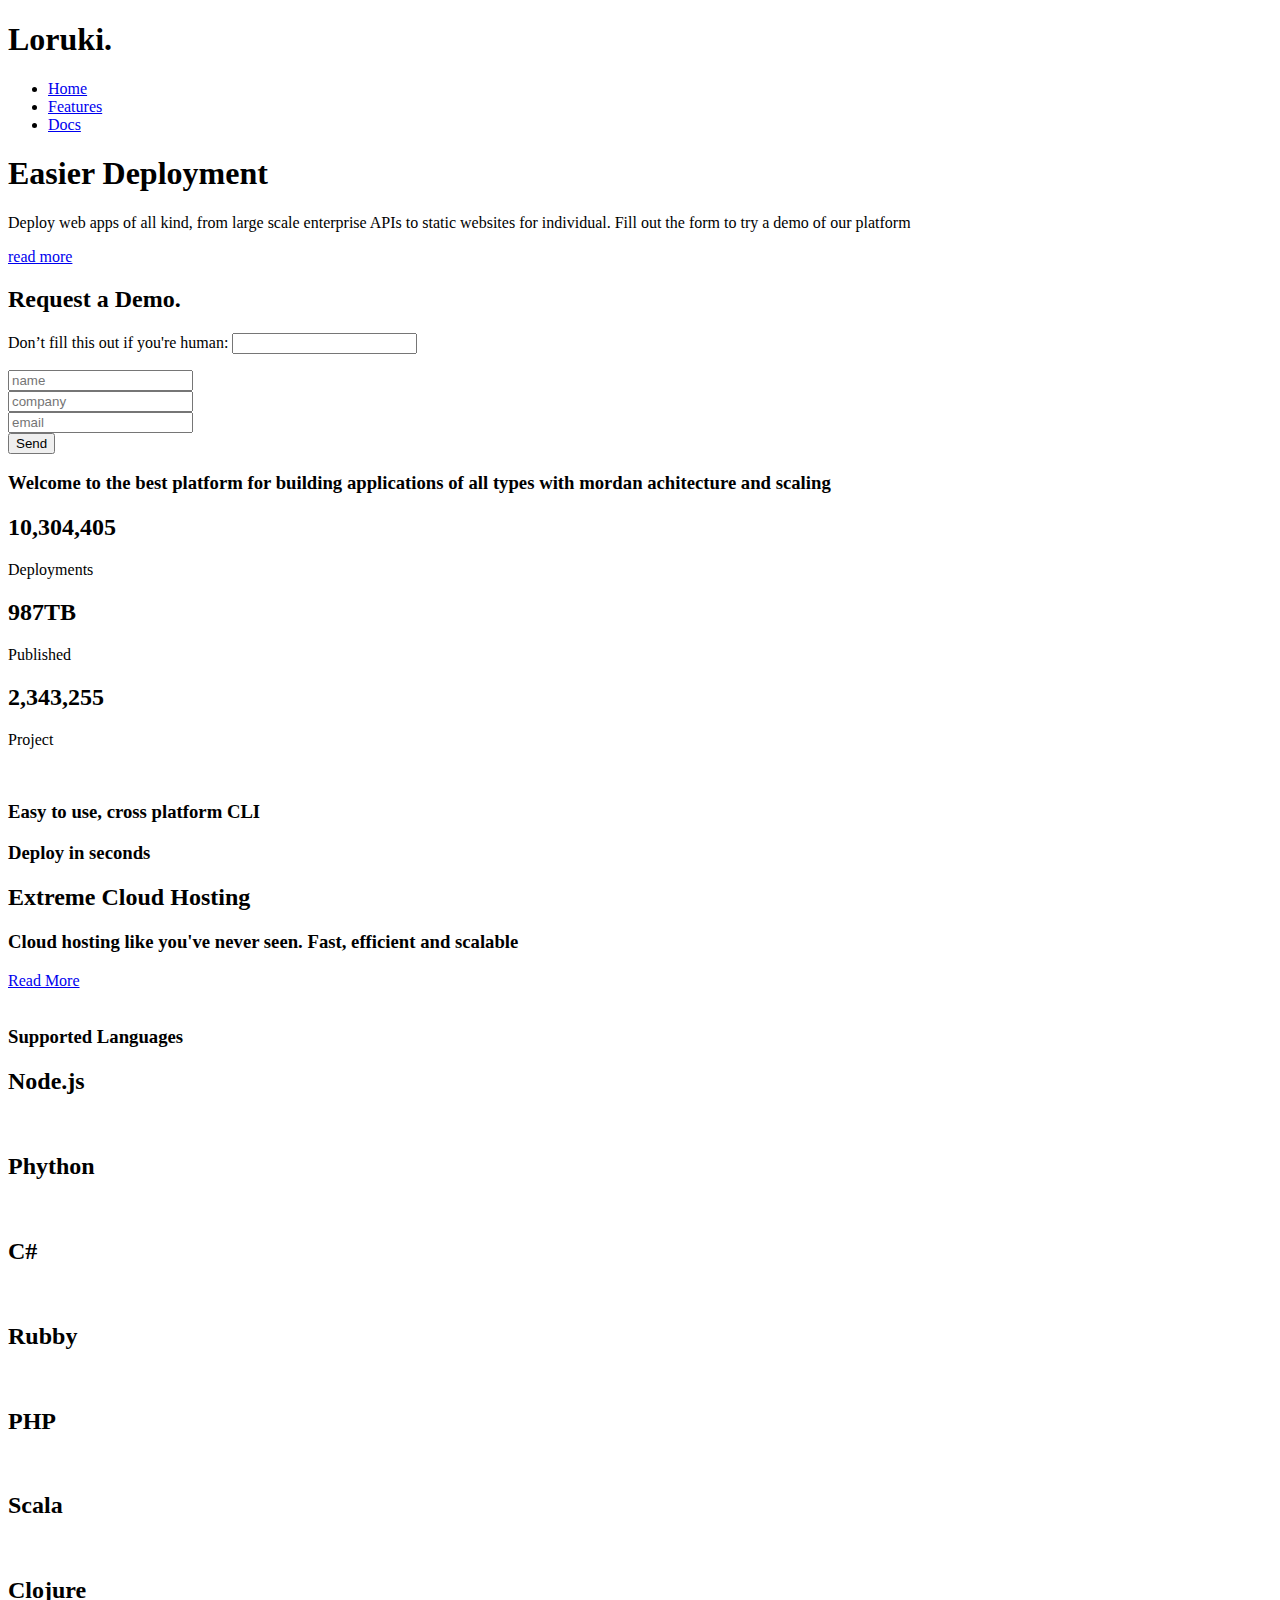
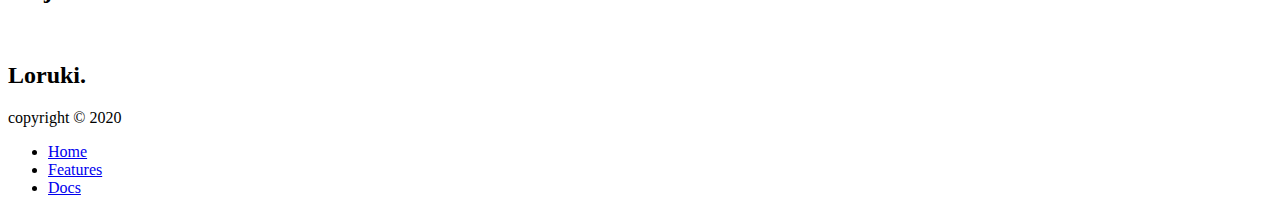
==== index.html @ ec949566 "New commit" ====
<!DOCTYPE html>
<html lang="en">
<head>
    <meta charset="UTF-8">
    <meta name="viewport" content="width=device-width, initial-scale=1.0">
    <title>Loruki | Cloud Hosting For Everyone</title>
    <link rel="stylesheet" href="./css/style.css">
    <link rel="stylesheet" href="https://cdnjs.cloudflare.com/ajax/libs/font-awesome/5.15.1/css/all.min.css" integrity="sha512-+4zCK9k+qNFUR5X+cKL9EIR+ZOhtIloNl9GIKS57V1MyNsYpYcUrUeQc9vNfzsWfV28IaLL3i96P9sdNyeRssA==" crossorigin="anonymous" />
    
</head>
<body>
<div class="navbar">
        <div class="container flex">
            <h1 class="logo">Loruki.</h1>
            <nav>
                <ul>
                    <li><a href="index.html">Home</a></li>
                    <li><a href="features.html">Features</a></li>
                    <li><a href="docs.html">Docs</a></li>
                </ul>
            </nav>
        </div>
    </div>

    <section class="showcase">
        <div class="grid container">
            <div class="showcase-text">
                <h1>Easier Deployment</h1>
                <p>Deploy web apps of all kind, from large scale enterprise 
                    APIs to static websites for individual. Fill out the form to try a demo of our platform</p>
                <a href="features.html" class="btn"> read more</a>
            </div>
            <div class="showcase-form card">
                <h2>Request a Demo.</h2>
                <form name="contact" method="POST" netlify-honeypot="bot-field" data-netlify="true">
                    <input type="hidden" name="form-name" value="contact">
                    <p class="hidden">
                        <label>Don’t fill this out if you're human: <input name="bot-field" /></label>
                      </p>
                    <div class="form-control"><input type="text" name="name" placeholder="name"></div>
                    <div class="form-control"><input type="text" name="company" placeholder="company"></div>
                    <div class="form-control"><input type="email" name="email" placeholder="email"></div>
                    <div class="form-control"><input type="submit" value="Send" class="btn"></div>
                </form>
            </div>
        </div>
    </section>
    <section class="stats">
        <div class="container">
            <h3 class="stats-heading">Welcome to the best platform for building applications of all types with mordan achitecture and scaling</h3>

            <div class="flex">
                <div>
                    <i class="fas fa-server fa-3x"></i>
                    <h2>10,304,405</h2>
                    <p>Deployments</p>
                </div>
                <div>
                    <i class="fas fa-upload fa-3x"></i>
                    <h2>987TB</h2>
                    <p>Published</p>
                </div>
                <div>
                    <i class="fas fa-project-diagram fa-3x"></i>
                    <h2>2,343,255</h2>
                    <p>Project</p>
                </div>
            </div>
        </div>
    </section>
    <section class="cli">
        <div class="container">
            <div class="grid-pictures grid">
                    <div>
                        <img src="./images/cli.png" alt="">
                    </div>
                    <div class="card"><h3>Easy to use, cross platform CLI</h3></div>
                    <div class="card"><h3>Deploy in seconds</h3></div>
            </div>
        </div>
    </section>
    <section class="cloud">
        <div class="container flex">
            <div class="text">
                <h2>Extreme Cloud Hosting</h2>
                <h3>Cloud hosting like you've never seen. Fast, efficient and scalable</h3>
                <a href="features.html" class="btn dark-btn">Read More</a>
            </div>
            <div class="image">
                <img src="./images/cloud.png" alt="">
            </div>
        </div>
    </section>
    <section class="languages">
        <h3 class="section-header">Supported Languages</h3>
        <div class="img-cards flex">
            <div class="card"> <h2>Node.js</h2> <img src="./images/logos/node.png" alt=""> </div>
            <div class="card"> <h2>Phython</h2> <img src="./images/logos/python.png" alt=""> </div>
            <div class="card"> <h2>C#</h2> <img src="./images/logos/csharp.png" alt=""> </div>
            <div class="card"> <h2>Rubby</h2> <img src="./images/logos/ruby.png" alt=""> </div>
            <div class="card"> <h2>PHP</h2> <img src="./images/logos/php.png" alt=""> </div>
            <div class="card"> <h2>Scala</h2> <img src="./images/logos/scala.png" alt=""> </div>
            <div class="card"> <h2>Clojure</h2> <img src="./images/logos/clojure.png" alt=""> </div>
        </div>
    </section>
    <footer class="footer">
        <div class="container flex">
                <div class="copy">
                    <h2>Loruki.</h2>
                    <p>copyright &copy; 2020</p>

                </div>
                <div class="nav">
                    <ul>
                        <li><a href="index.html">Home</a></li>
                        <li><a href="features.html">Features</a></li>
                        <li><a href="docs.html">Docs</a></li>
                    </ul>
                </div>
                <div class="social">
                    <a href="#"><i class="fab fa-github fa-2x"></i></a>
                    <a href="#"><i class="fab fa-facebook fa-2x"></i></a>
                    <a href="#"><i class="fab fa-instagram fa-2x"></i></a>
                    <a href="#"><i class="fab fa-twitter fa-2x"></i></a>
                </div>
        </div>
    </footer>
</body>
</html>
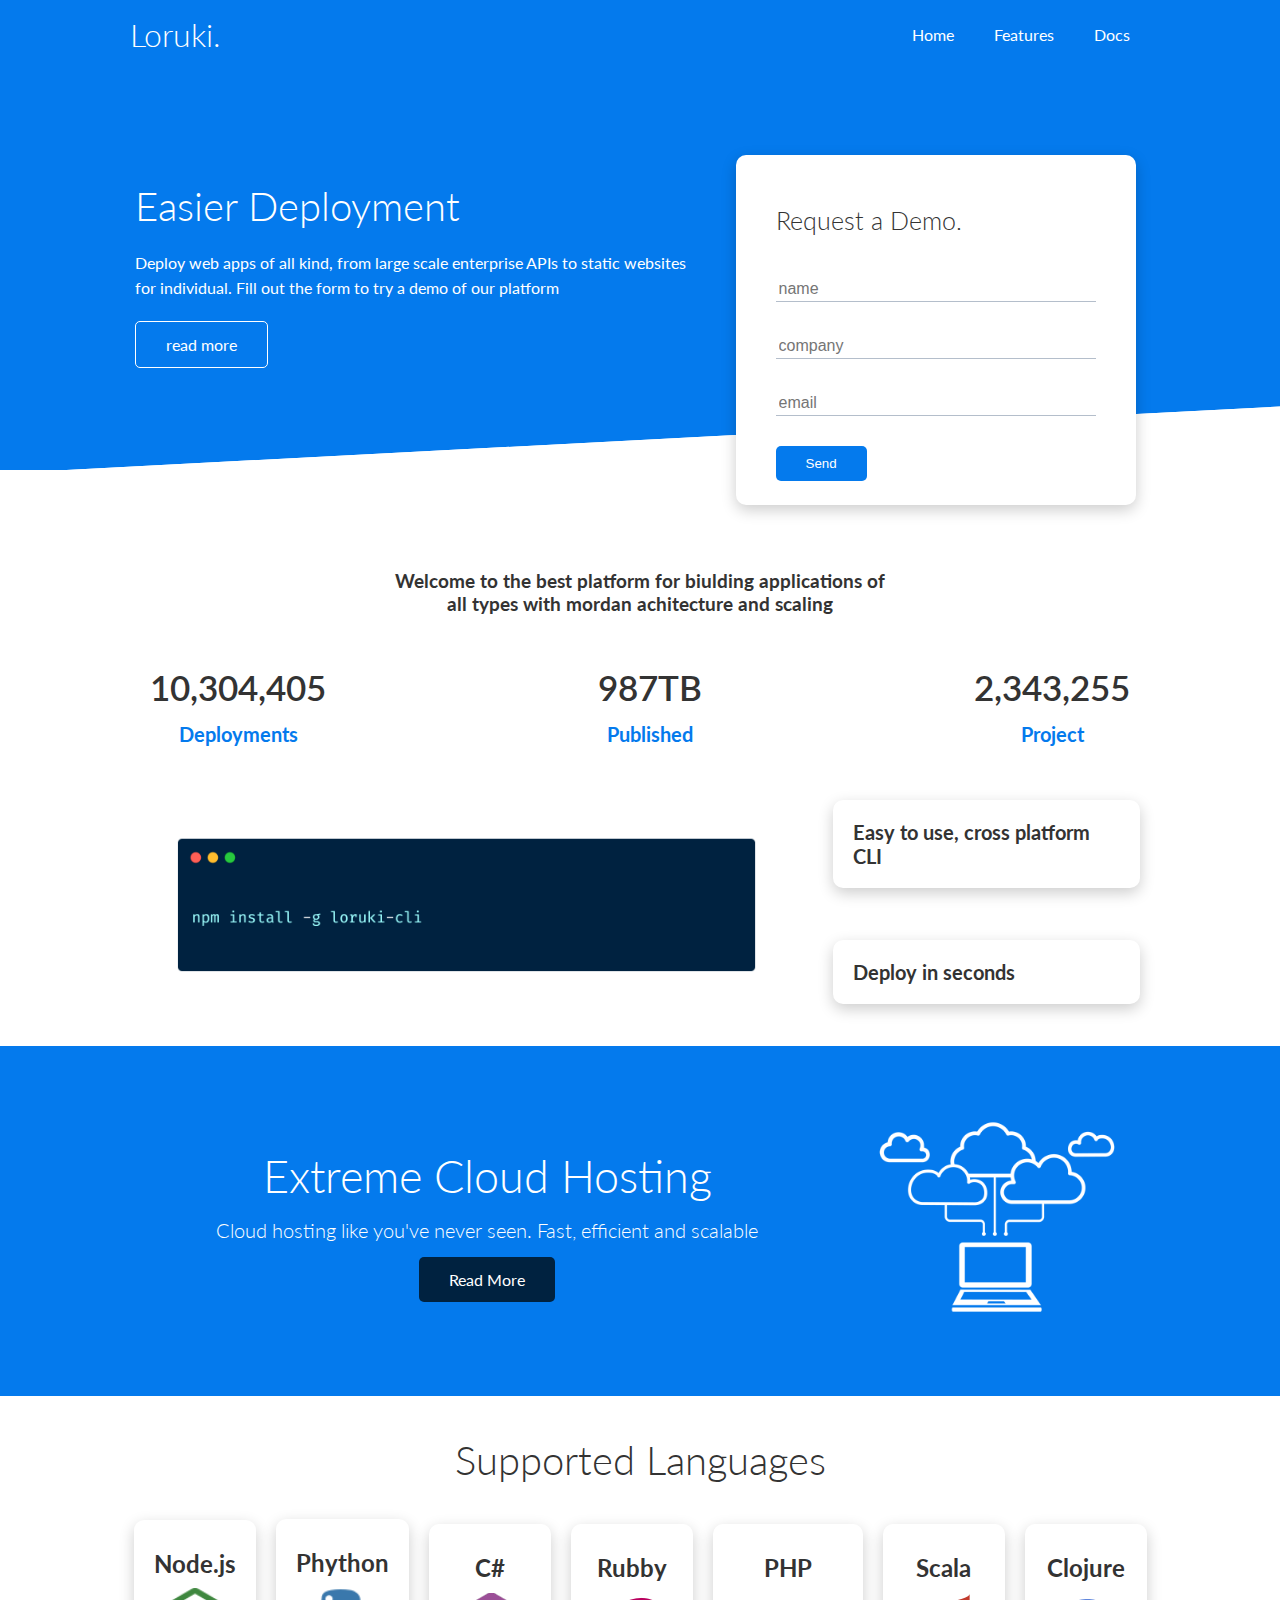
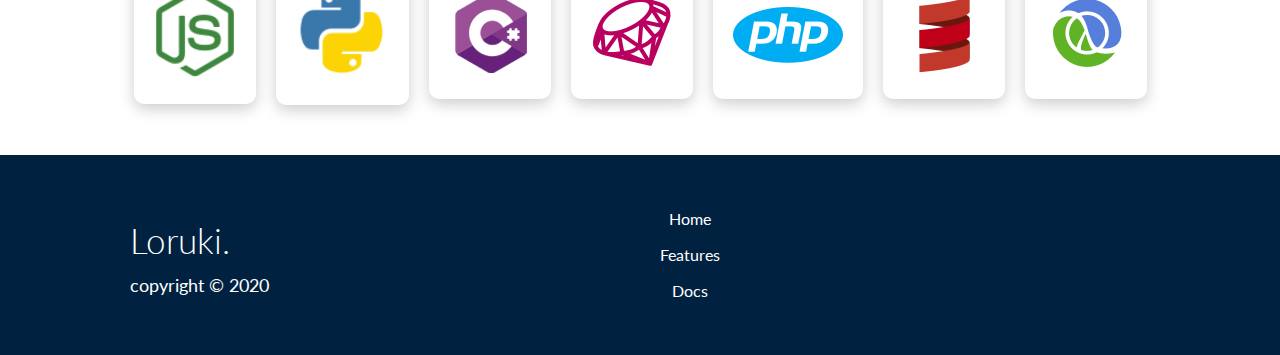
==== commit b829f531: "Initial commit" ====
--- a/index.html
+++ b/index.html
@@ -37,9 +37,9 @@
                     <p class="hidden">
                         <label>Don’t fill this out if you're human: <input name="bot-field" /></label>
                       </p>
-                    <div class="form-control"><input type="text" name="name" placeholder="name"></div>
-                    <div class="form-control"><input type="text" name="company" placeholder="company"></div>
-                    <div class="form-control"><input type="email" name="email" placeholder="email"></div>
+                    <div class="form-control"><input type="text" placeholder="name"></div>
+                    <div class="form-control"><input type="text" placeholder="company"></div>
+                    <div class="form-control"><input type="email" placeholder="email"></div>
                     <div class="form-control"><input type="submit" value="Send" class="btn"></div>
                 </form>
             </div>
@@ -47,7 +47,7 @@
     </section>
     <section class="stats">
         <div class="container">
-            <h3 class="stats-heading">Welcome to the best platform for building applications of all types with mordan achitecture and scaling</h3>
+            <h3 class="stats-heading">Welcome to the best platform for biulding applications of all types with mordan achitecture and scaling</h3>
 
             <div class="flex">
                 <div>
@@ -126,4 +126,4 @@
         </div>
     </footer>
 </body>
-</html>
+</html>--- a/css/style.css
+++ b/css/style.css
@@ -0,0 +1,663 @@
+
+@import url('https://fonts.googleapis.com/css2?family=Lato:wght@300&display=swap');
+
+:root{
+    --primary-color: #047aed;
+    --secondary-color: #1c3fa8;
+    --dark-color: #002240;
+    --success-color: rgb(60, 180, 60);
+    --main-transition: .2s all ease-in-out;
+}
+
+*{
+    box-sizing: border-box;
+    padding: 0;
+    margin: 0;
+}
+body{
+    font-family: 'Lato', sans-serif;
+    color: #333;
+    line-height: 1.6;
+}
+
+ul{
+    list-style: none;
+}
+a{
+    text-decoration: none;
+    color: #333;
+}
+h2,h3{
+    font-weight: 300;
+    line-height: 1.2;
+}
+img{
+    width: 100%;
+}
+h2,h1{
+    font-weight: 300;
+    line-height: 1.2;
+    margin: 10px 0;
+}
+.hidden{
+    visibility: hidden;
+    height: 0;
+}
+
+.navbar{
+    background-color: var(--primary-color);
+    height: 70px;
+    width: 100%;
+    color: #fff;
+}
+.navbar .flex{
+    justify-content: space-between;
+}
+.navbar ul{
+    display: flex;
+
+}
+.navbar a{
+    color: #fff;
+    padding: 5px;
+    margin: 15px;
+}
+.navbar a:hover{
+    border-bottom: 1px solid #fff;
+    transition: var(--main-transition);
+}
+
+.showcase{
+    background-color: var(--primary-color);
+    height: 400px;
+    color: #fff;
+    position: relative;
+}
+.showcase .form-control{
+    margin: 30px 0;
+}
+.showcase .form-control input[type = 'text'],
+.showcase .form-control input[type = 'email']{
+    width: 100%;
+    border: none;
+    border-bottom: 1px solid #b4becb;
+    font-size: 16px;
+    padding: 3px;
+}
+.showcase .form-control input:focus{
+    outline: none;
+}
+
+.showcase::after,
+.showcase::before{
+    content: '';
+    position: absolute;
+    bottom: -70px;
+    right: 0;
+    left: 0;
+    height: 100px;
+    background-color: #fff;
+    transform: skewY(-3deg);
+}
+
+
+.showcase .grid{
+    grid-template-columns: 55% auto;
+    gap: 30px;
+    overflow: visible;
+}
+.showcase .showcase-text h1{
+    font-size: 40px;
+}
+.showcase .showcase-text p{
+    margin: 20px 0;
+}
+.showcase .showcase-text .btn{
+    border: 1px solid #fff;
+    background-color: transparent;
+
+}
+
+.showcase .showcase-form{
+    height: 350px;
+    padding: 40px;
+    position: relative;
+    top: 60px;
+    width: 400px;
+    justify-content: flex-end;
+    z-index: 100;
+
+    animation: rightToLeft 1.4s ease-in-out;
+}
+
+.showcase .showcase-text{
+    
+    animation: leftToRight 1.4s ease-in-out;
+}
+
+.showcase .showcase-form h2{
+    font-size: 25px;
+    margin: 10px 0;
+}
+
+.stats{
+    padding-top: 100px;
+    animation: bottomToTop 1.4s ease-in-out;
+}
+.stats .stats-heading{
+    text-align: center;
+    max-width: 500px;
+    text-align: center;
+    font-size: 19px;
+    font-weight: bold;
+    margin: auto;
+}
+.stats .flex{
+    text-align: center;
+    justify-content: space-between;
+    padding: 20px;
+    margin: 20px 0;
+}
+.stats .flex h2{
+    font-weight: 600;
+    margin: 10px 0;
+    font-size: 35px;
+}
+.stats .flex p{
+    font-weight: bold;
+    font-size: 20px;
+    color: var(--primary-color);
+}
+.cli .grid-pictures{
+    display: grid;
+    grid-template-columns: repeat(3, 1fr);
+    grid-template-rows: repeat(2, 1fr);
+}
+.cli .grid-pictures> *:first-child{
+    grid-column: 1 / span 2;
+    grid-row: 1 / span 2;
+}
+.cli .card h3{
+    font-size: 20px;
+    font-weight: bold;
+}
+
+.cloud{
+    background-color: var(--primary-color);
+    margin: 20px 0;
+    padding: 20px 0;
+    height: 350px;
+    color: #fff;
+    text-align: center;
+}
+.cloud h2{
+    font-size: 45px;
+    margin-bottom: 10px;
+}
+.cloud h3{
+    font-size: 20px;
+    margin: 15px 0;
+}
+
+
+.cloud .flex{
+    justify-content: space-between;
+    align-items: center;
+}
+.cloud .text{
+    width: 70%;
+}
+.cloud .image{
+    width: 30%;
+}
+.languages{
+    margin: 40px 0;
+}
+.languages .section-header{
+    text-align: center;
+    font-size: 40px;
+    margin: 25px;
+}
+.languages .card:hover{
+    transform: translateY(-10px);
+}
+.languages .card h2{
+    text-align: center;
+    font-weight: bold;
+}
+.footer{
+    background-color: var(--dark-color);
+    color: #fff;
+    /* margin-top: 40px; */
+    height: 200px;
+}
+
+.footer a{
+    color: #fff;
+}
+.footer .flex{
+    margin: auto;
+    justify-content: space-between;
+}
+.footer h2{
+    font-size: 35px;
+}
+.footer p{
+    font-size: 18px;
+}
+.footer .nav li{
+    padding: 5px 0;
+    text-align: center;
+}
+.footer .nav li:hover{
+    border-bottom: 1px solid #fff;
+}
+.footer .social a{
+    /* margin: 5px; */
+    padding: 5px;
+}
+
+
+/* Features */
+
+/* Hero */
+
+.hero{
+    padding: 20px 0;
+    height: auto;
+    background-color: var(--primary-color);
+    color: #fff;
+    overflow: hidden;
+}
+.hero .server-image{
+    justify-self: flex-end;
+}
+.hero .grid{
+    grid-template-columns: 80% 20%;
+    justify-content: space-between;
+    overflow: visible;
+    gap: 30px;
+}
+.hero .server-image{
+    width: 200px;
+    justify-self: flex-end;
+}
+.hero h1{
+    font-size: 70px;
+    /* margin-top: 30px; */
+}
+.hero h3{
+    font-size: 20px;
+    max-width: 500px;
+}
+
+/* about */
+
+.about{
+    height: 380px;
+    padding: 10px;
+    background-color: rgba(0,0,0,0.1);
+}
+.about .flex{
+    justify-content: space-between;
+}
+.about h2{
+    font-size: 35px;
+    margin: 15px 0;
+    padding: 3px;
+}
+.about p{
+    max-width: 500px;
+    font-size: 16px;
+}
+.about .text{
+    width: 70%;
+}
+.about .image{
+    width: 30%;
+}
+
+/* actives */
+.actives{
+    margin: 40px 0 ;
+    height: 700px;
+}
+/* .actives .card{
+    padding: 0;
+} */
+.actives .flex> *:first-child{
+    padding: 0 10px;
+}
+.actives .flex> *:nth-child(2){
+    padding: 0 10px;
+}
+
+.actives .grid{
+    grid-template-columns: repeat(3, 1fr);
+    grid-template-rows: repeat(3, 1fr);
+}
+
+.actives .grid> *:first-child{
+    grid-column: 1 / span 3;
+}
+
+.actives .grid> *:nth-child(2){
+    grid-column: 1 / span 2;
+}
+
+/* Docs Main */
+.docs-main{
+    margin: 40px;
+}
+.docs-main .grid{
+    grid-template-columns: 35% 65%;
+    align-items: flex-start;
+}
+
+.docs-main .bg-light h3{
+    font-weight: bold;
+    margin: 20px 0;
+}
+
+.docs-main .bg-light li{
+    /* font-size: 1.2rem; */
+    padding: 5px 0;
+    border-bottom: 1px solid  #b2b8be;
+}
+.docs-main .text-primary{
+    color: var(--primary-color);
+}
+.alert-success{
+    padding: 10px;
+    margin: 15px 0;
+    background-color: var(--success-color);
+    color: #fff;
+    font-weight: bold;
+    font-size: 1rem;
+
+}
+.alert-success .fas{
+    margin: 0 15px;
+}
+
+.docs-main .bg-light{
+    padding: 30px;
+    background-color: rgba(0,0,0,0.05);
+}
+.my-new .h2, .my-new h3{
+    font-weight: bold;
+}
+
+.my-new h3{
+    margin: 25px 0;
+}
+.my-new .btn{
+    margin: 10px 0;
+}
+
+.dark-color{
+    background-color: rgb(54, 53, 53);
+    padding: 10px 20px;
+    margin: 15px 0;
+    color: #fff;
+}
+
+/* utility */
+
+.container{
+    max-width: 1100px;
+    padding: 0 40px;
+    margin: 0 auto;
+}
+.flex{
+    display: flex;
+    justify-content: center;
+    align-items: center;
+    height: 100%;
+    /* flex-wrap: wrap; */
+}
+.grid{
+    display: grid;
+    justify-content: center;
+    align-items: center;
+    height: 100%;
+    grid-template-columns: repeat(2, 1fr);
+    gap: 20px;
+}
+.card{
+    background-color: #fff;
+    padding: 20px;
+    margin: 10px;
+    color: #333;
+    border-radius: 10px;
+    box-shadow: 0 5px 15px rgba(0,0,0,0.2);
+    transition: var(--main-transition);
+}
+.btn{
+    display: inline-block;
+    background-color: var(--primary-color);
+    color: #fff;
+    cursor: pointer;
+    padding: 10px 30px;
+    border-radius: 5px;
+    border: none;
+    transition: var(--main-transition);
+}
+.dark-btn{
+    background-color: var(--dark-color);
+}
+.btn:hover{
+    transform: scale(0.98);
+}
+
+.border{
+    border: 1px solid #333;
+}
+.text-align{
+    text-align: center;
+}
+
+/* Tablet and Under */
+@media(max-width: 900px){
+    .showcase{
+        padding-top: 20px;
+    }
+
+    .showcase .showcase-text{
+        animation: ease-in-out 1.4s topToBottom;
+    }
+    .showcase .showcase-form{
+        animation: ease-in-out 1.4s bottomToTop;
+    }
+
+    .stats{
+        animation: ease-in-out 1.4s rightToLeft;
+    }
+
+    .hero{
+        height: auto;
+    }
+    .hero h1{
+        font-size: 2.7rem;
+    }
+    .hero-text h3{
+        /* max-width: 400px; */
+        font-size: 1rem;
+        margin: 0 auto;
+    }
+    .hero .grid{
+        text-align: center;
+        justify-content: center;
+        grid-template-columns: 100%;
+        /* grid-template-rows: 1fr 1fr; */
+    }
+
+    .hero .grid .server-image{
+        width: 160px;
+        /* margin-bottom: 60px; */
+        justify-self: center;
+    }
+
+    .showcase{
+        height: auto;
+    }
+    .showcase .showcase-form{
+        top: 0;
+    }
+    .showcase .grid{
+        grid-template-columns: 1fr;
+    }
+    .showcase .showcase-form{
+        margin: auto;
+    }
+    .showcase .showcase-text{
+        margin: auto;
+        text-align: center;
+    }
+    .flex{
+        flex-wrap: wrap;
+    }
+
+    .actives{
+        height: auto;
+    }
+    .actives .flex{
+        flex-wrap: nowrap;
+        flex-direction: row;
+    }
+    .actives .grid{
+        grid-template-columns: 1fr;
+        grid-template-rows: 1fr;
+    }
+    .actives .grid> *:first-child{
+        grid-column: 1;
+    }
+    .actives .grid> *:nth-child(2){
+        grid-column: 1;
+    }
+}
+
+/* Mobile */
+@media(max-width: 750px){
+    .docs-main .grid{
+        grid-template-columns: 1fr;
+    }
+    .docs-main .container{
+        padding: 0;
+    }
+    .about{
+        height: 600px;
+    }
+    .about .text p{
+        margin: 0 auto;
+    }
+    .about .text{
+        width: 100%;
+        text-align: center;
+    }
+    .about .flex{
+        justify-content: center;
+        align-items: center;
+    }
+    .about .image{
+        width: 55%;
+    }
+    .hero{
+        padding-top: 20px;
+        /* height: 450px; */
+    }
+    /* .hero .grid{
+        text-align: center;
+        grid-template-columns: 1fr;
+        grid-row: 1fr 1fr;
+    }
+
+    .hero .grid .server-image{
+        width: 200px;
+        margin-bottom: 60px;
+        justify-self: center;
+    } */
+
+    /* .grid{
+        grid-template-columns: 1fr;
+    } */
+    .flex{
+        flex-direction: column;
+        margin: 20px 0;
+    }
+    .footer .flex:first-child{
+        text-align: center;
+    }
+    .flex > div{
+        margin: 15px 0;
+    }
+
+    .footer{
+        height: 330px;
+    }
+
+    .cli .grid{
+        display: flex;
+        flex-direction: column;
+    }
+    .cloud {
+        height: 570px;
+    }
+    .cloud .image{
+        width: 50%;
+    }
+
+    .navbar nav ul{
+        background-color: rgba(0,0,0,0.1);
+        padding: 10px 10px 25px 10px;
+    }
+
+    .stats h3{
+        width: 300px;
+    }
+
+    /* .showcase, */
+    /* .cli, */
+    /* .stats, */
+    /* .cloud, */
+    /* .footer{ */
+        /* overflow: hidden;
+    } */
+    .navbar{
+        overflow: hidden;
+        height: 130px;
+    }
+}
+
+@keyframes leftToRight{
+    0%{
+        transform: translateX(-100%);
+    }
+    100%{
+        transform: translateX(0);
+    }
+}
+@keyframes rightToLeft{
+    0%{
+        transform: translateX(100%);
+    }
+    100%{
+        transform: translateX(0);
+    }
+}
+@keyframes bottomToTop{
+    0%{
+        transform: translateY(100%);
+    }
+    100%{
+        transform: translateX(0);
+    }
+}
+@keyframes topToBottom{
+    0%{
+        transform: translateY(-100%);
+    }
+    100%{
+        transform: translateX(0);
+    }
+}